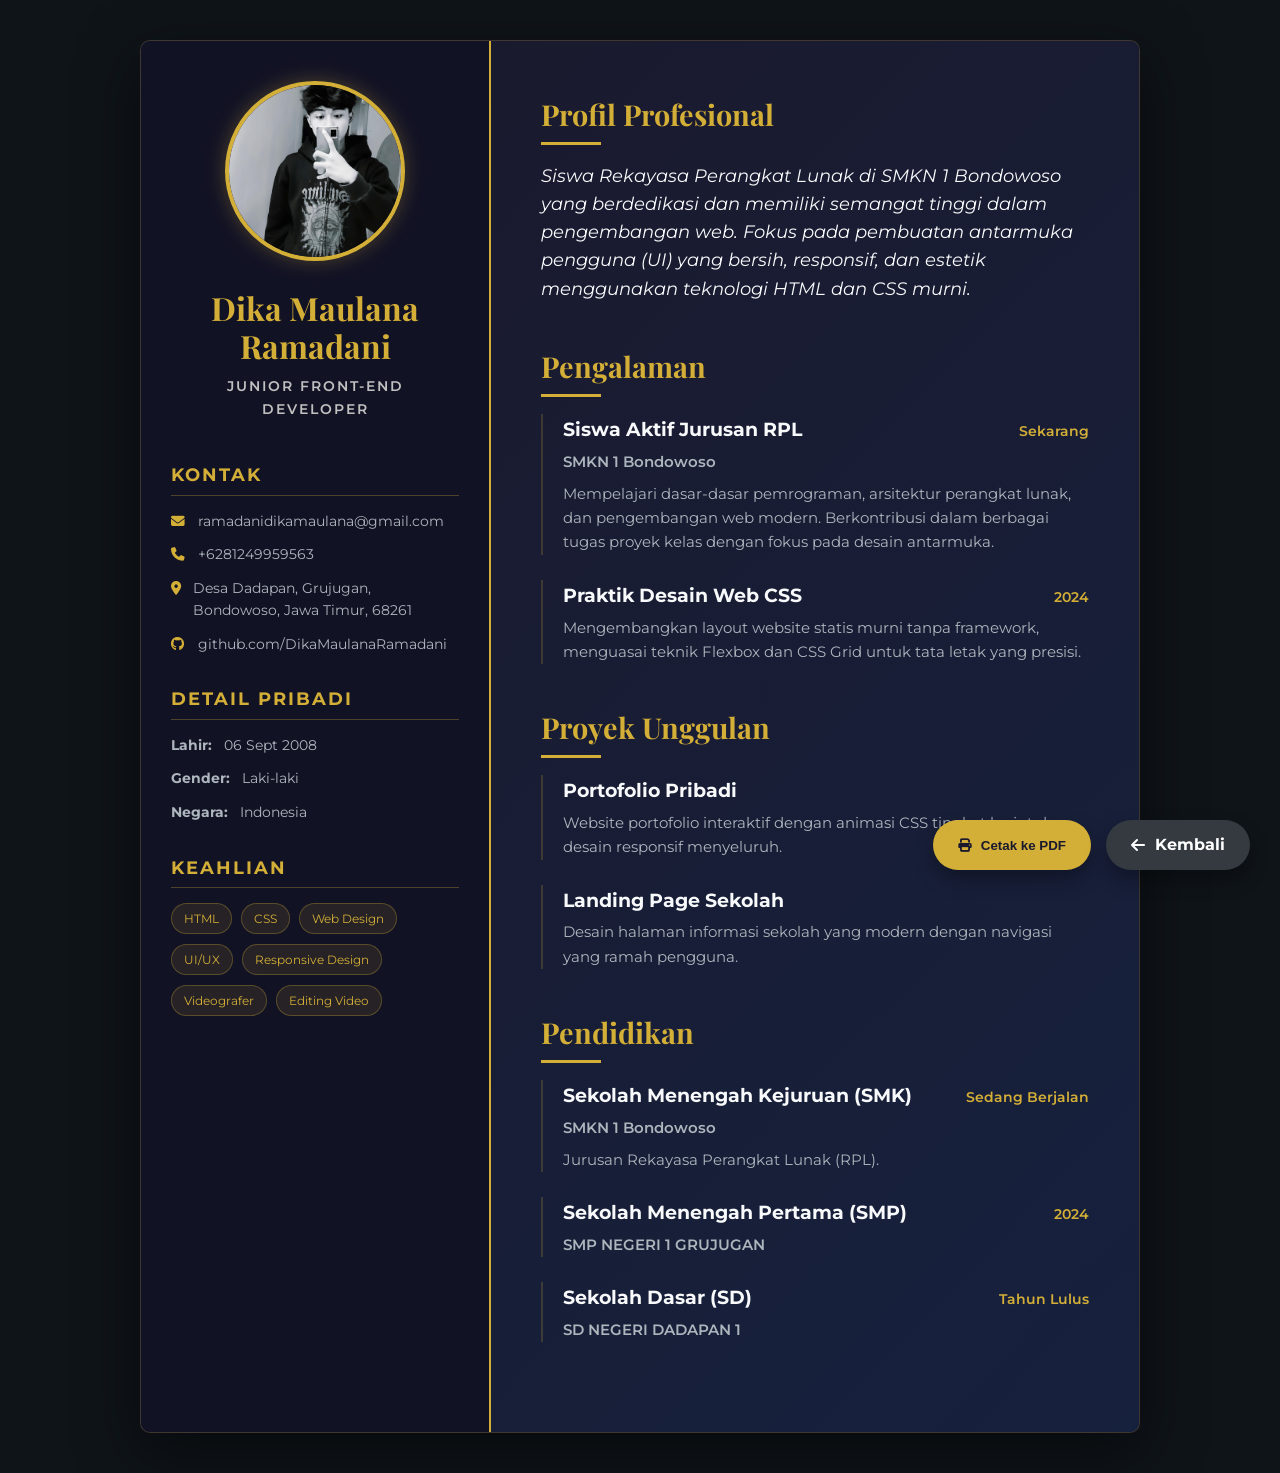
==== cv.html @ 7dcd3292 "menmabhakan cv" ====
<!DOCTYPE html>
<html lang="id">

<head>
    <meta charset="UTF-8">
    <meta name="viewport" content="width=device-width, initial-scale=1.0">
    <title>CV | Dika Maulana Ramadani</title>
    <link rel="stylesheet" href="cv.css">
    <link rel="stylesheet" href="https://cdnjs.cloudflare.com/ajax/libs/font-awesome/6.4.0/css/all.min.css">
    <link
        href="https://fonts.googleapis.com/css2?family=Playfair+Display:wght@700&family=Montserrat:wght@300;400;500;600;700&display=swap"
        rel="stylesheet">
</head>

<body>
    <div class="cv-container">
        <!-- Sidebar / Left Column -->
        <aside class="sidebar">
            <div class="profile-section">
                <img src="profile.jpg" alt="Dika Maulana Ramadani" class="cv-photo">
                <h1 class="name">Dika Maulana<br>Ramadani</h1>
                <p class="title">Junior Front-End Developer</p>
            </div>

            <div class="contact-info">
                <h2 class="sidebar-title">Kontak</h2>
                <ul>
                    <li><i class="fas fa-envelope"></i> ramadanidikamaulana@gmail.com</li>
                    <li><i class="fas fa-phone"></i> +6281249959563</li>
                    <li><i class="fas fa-map-marker-alt"></i> Desa Dadapan, Grujugan, Bondowoso, Jawa Timur, 68261</li>
                    <li><i class="fab fa-github"></i> github.com/DikaMaulanaRamadani</li>
                </ul>
            </div>

            <div class="personal-details">
                <h2 class="sidebar-title">Detail Pribadi</h2>
                <ul>
                    <li><strong>Lahir:</strong> 06 Sept 2008</li>
                    <li><strong>Gender:</strong> Laki-laki</li>
                    <li><strong>Negara:</strong> Indonesia</li>
                </ul>
            </div>

            <div class="skills-section">
                <h2 class="sidebar-title">Keahlian</h2>
                <div class="skill-tag">HTML</div>
                <div class="skill-tag">CSS</div>
                <div class="skill-tag">Web Design</div>
                <div class="skill-tag">UI/UX</div>
                <div class="skill-tag">Responsive Design</div>
                <div class="skill-tag">Videografer</div>
                <div class="skill-tag">Editing Video</div>
            </div>
        </aside>

        <!-- Main Content / Right Column -->
        <main class="main-content">
            <section class="summary">
                <h2 class="section-title">Profil Profesional</h2>
                <p>Siswa Rekayasa Perangkat Lunak di SMKN 1 Bondowoso yang berdedikasi dan memiliki semangat tinggi
                    dalam pengembangan web. Fokus pada pembuatan antarmuka pengguna (UI) yang bersih, responsif, dan
                    estetik menggunakan teknologi HTML dan CSS murni.</p>
            </section>

            <section class="experience">
                <h2 class="section-title">Pengalaman</h2>
                <div class="entry">
                    <div class="entry-header">
                        <h3>Siswa Aktif Jurusan RPL</h3>
                        <span class="date">Sekarang</span>
                    </div>
                    <p class="company">SMKN 1 Bondowoso</p>
                    <p>Mempelajari dasar-dasar pemrograman, arsitektur perangkat lunak, dan pengembangan web modern.
                        Berkontribusi dalam berbagai tugas proyek kelas dengan fokus pada desain antarmuka.</p>
                </div>
                <div class="entry">
                    <div class="entry-header">
                        <h3>Praktik Desain Web CSS</h3>
                        <span class="date">2024</span>
                    </div>
                    <p>Mengembangkan layout website statis murni tanpa framework, menguasai teknik Flexbox dan CSS Grid
                        untuk tata letak yang presisi.</p>
                </div>
            </section>

            <section class="projects">
                <h2 class="section-title">Proyek Unggulan</h2>
                <div class="entry">
                    <div class="entry-header">
                        <h3>Portofolio Pribadi</h3>
                    </div>
                    <p>Website portofolio interaktif dengan animasi CSS tingkat lanjut dan desain responsif menyeluruh.
                    </p>
                </div>
                <div class="entry">
                    <div class="entry-header">
                        <h3>Landing Page Sekolah</h3>
                    </div>
                    <p>Desain halaman informasi sekolah yang modern dengan navigasi yang ramah pengguna.</p>
                </div>
            </section>

            <section class="education">
                <h2 class="section-title">Pendidikan</h2>
                <div class="entry">
                    <div class="entry-header">
                        <h3>Sekolah Menengah Kejuruan (SMK)</h3>
                        <span class="date">Sedang Berjalan</span>
                    </div>
                    <p class="institution">SMKN 1 Bondowoso</p>
                    <p>Jurusan Rekayasa Perangkat Lunak (RPL).</p>
                </div>
                <div class="entry">
                    <div class="entry-header">
                        <h3>Sekolah Menengah Pertama (SMP)</h3>
                        <span class="date">2024</span>
                    </div>
                    <p class="institution">SMP NEGERI 1 GRUJUGAN</p>
                </div>
                <div class="entry">
                    <div class="entry-header">
                        <h3>Sekolah Dasar (SD)</h3>
                        <span class="date">Tahun Lulus</span>
                    </div>
                    <p class="institution">SD NEGERI DADAPAN 1
                    </p>
                </div>
            </section>
        </main>
    </div>

    <div class="actions no-print">
        <button onclick="window.print()" class="print-btn"><i class="fas fa-print"></i> Cetak ke PDF</button>
        <a href="index.html" class="back-btn"><i class="fas fa-arrow-left"></i> Kembali</a>
    </div>
</body>

</html>
---- cv.css ----
:root {
    --primary-gold: #D4AF37;
    --primary-silver: #C0C0C0;
    --bg-dark: #1a1a2e;
    --bg-sidebar: #121225;
    --text-light: #f8f9fa;
    --text-muted: #adb5bd;
    --accent-gold: #C5A059;
}

* {
    margin: 0;
    padding: 0;
    box-sizing: border-box;
}

body {
    font-family: 'Montserrat', sans-serif;
    background-color: #0f1419;
    color: var(--text-light);
    line-height: 1.6;
    display: flex;
    justify-content: center;
    padding: 40px 20px;
}

.cv-container {
    background-color: #fff; /* Base for contrast if printed */
    background: var(--bg-dark);
    width: 100%;
    max-width: 1000px;
    display: grid;
    grid-template-columns: 350px 1fr;
    box-shadow: 0 20px 60px rgba(0, 0, 0, 0.5);
    border-radius: 10px;
    overflow: hidden;
    position: relative;
    border: 1px solid rgba(212, 175, 55, 0.2);
}

/* Sidebar */
.sidebar {
    background-color: var(--bg-sidebar);
    padding: 40px 30px;
    border-right: 2px solid var(--primary-gold);
}

.profile-section {
    text-align: center;
    margin-bottom: 40px;
}

.cv-photo {
    width: 180px;
    height: 180px;
    border-radius: 50%;
    border: 4px solid var(--primary-gold);
    object-fit: cover;
    margin-bottom: 20px;
    box-shadow: 0 0 20px rgba(212, 175, 55, 0.3);
}

.name {
    font-family: 'Playfair Display', serif;
    font-size: 2rem;
    color: var(--primary-gold);
    line-height: 1.2;
    margin-bottom: 10px;
}

.title {
    font-size: 0.9rem;
    text-transform: uppercase;
    letter-spacing: 2px;
    color: var(--primary-silver);
    font-weight: 600;
}

.sidebar-title {
    font-size: 1.1rem;
    color: var(--primary-gold);
    text-transform: uppercase;
    letter-spacing: 2px;
    margin: 30px 0 15px;
    border-bottom: 1px solid rgba(212, 175, 55, 0.3);
    padding-bottom: 5px;
}

.sidebar ul {
    list-style: none;
}

.sidebar ul li {
    font-size: 0.85rem;
    margin-bottom: 12px;
    display: flex;
    align-items: flex-start;
    gap: 12px;
    color: var(--text-muted);
}

.sidebar ul li i {
    color: var(--primary-gold);
    width: 15px;
    margin-top: 4px;
}

.skill-tag {
    display: inline-block;
    background: rgba(212, 175, 55, 0.1);
    color: var(--primary-gold);
    padding: 5px 12px;
    border-radius: 20px;
    font-size: 0.75rem;
    margin: 0 5px 10px 0;
    border: 1px solid rgba(212, 175, 55, 0.3);
}

/* Main Content */
.main-content {
    padding: 50px;
    background: linear-gradient(135deg, #1a1a2e 0%, #16213e 100%);
}

.section-title {
    font-family: 'Playfair Display', serif;
    font-size: 1.8rem;
    color: var(--primary-gold);
    margin-bottom: 25px;
    position: relative;
}

.section-title::after {
    content: '';
    position: absolute;
    bottom: -8px;
    left: 0;
    width: 60px;
    height: 3px;
    background: var(--primary-gold);
}

section {
    margin-bottom: 40px;
}

.summary p {
    font-size: 1.1rem;
    color: var(--text-light);
    font-style: italic;
}

.entry {
    margin-bottom: 25px;
    position: relative;
    padding-left: 20px;
    border-left: 2px solid rgba(212, 175, 55, 0.2);
}

.entry-header {
    display: flex;
    justify-content: space-between;
    align-items: baseline;
    margin-bottom: 5px;
}

.entry h3 {
    font-size: 1.2rem;
    color: var(--text-light);
}

.date {
    font-size: 0.85rem;
    color: var(--primary-gold);
    font-weight: 600;
}

.company, .institution {
    font-size: 1rem;
    color: var(--primary-silver);
    font-weight: 600;
    margin-bottom: 8px;
}

.entry p {
    font-size: 0.95rem;
    color: var(--text-muted);
}

/* Actions */
.actions {
    position: fixed;
    bottom: 30px;
    right: 30px;
    display: flex;
    gap: 15px;
}

.print-btn, .back-btn {
    padding: 12px 25px;
    border-radius: 50px;
    border: none;
    cursor: pointer;
    font-weight: 700;
    text-decoration: none;
    display: flex;
    align-items: center;
    gap: 10px;
    transition: all 0.3s;
    box-shadow: 0 10px 20px rgba(0, 0, 0, 0.3);
}

.print-btn {
    background: var(--primary-gold);
    color: #1a1a2e;
}

.back-btn {
    background: #343a40;
    color: #fff;
}

.print-btn:hover, .back-btn:hover {
    transform: translateY(-5px);
    filter: brightness(1.1);
}

/* Print Styles */
@media print {
    body {
        padding: 0;
        background: #fff;
    }
    .cv-container {
        box-shadow: none;
        border: none;
        max-width: 100%;
        border-radius: 0;
    }
    .sidebar {
        background-color: #f8f9fa !important;
        border-right: 1px solid #ddd !important;
    }
    .main-content {
        background: #fff !important;
    }
    .no-print {
        display: none !important;
    }
    .text-light, h1, h2, h3, p, li, .sidebar-title, .title {
        color: #000 !important;
    }
    .primary-gold {
        color: #886a08 !important;
    }
    .skill-tag {
        border: 1px solid #ccc !important;
        color: #333 !important;
    }
}

/* Responsive */
@media (max-width: 768px) {
    .cv-container {
        grid-template-columns: 1fr;
    }
    .sidebar {
        border-right: none;
        border-bottom: 2px solid var(--primary-gold);
    }
    body {
        padding: 0;
    }
}
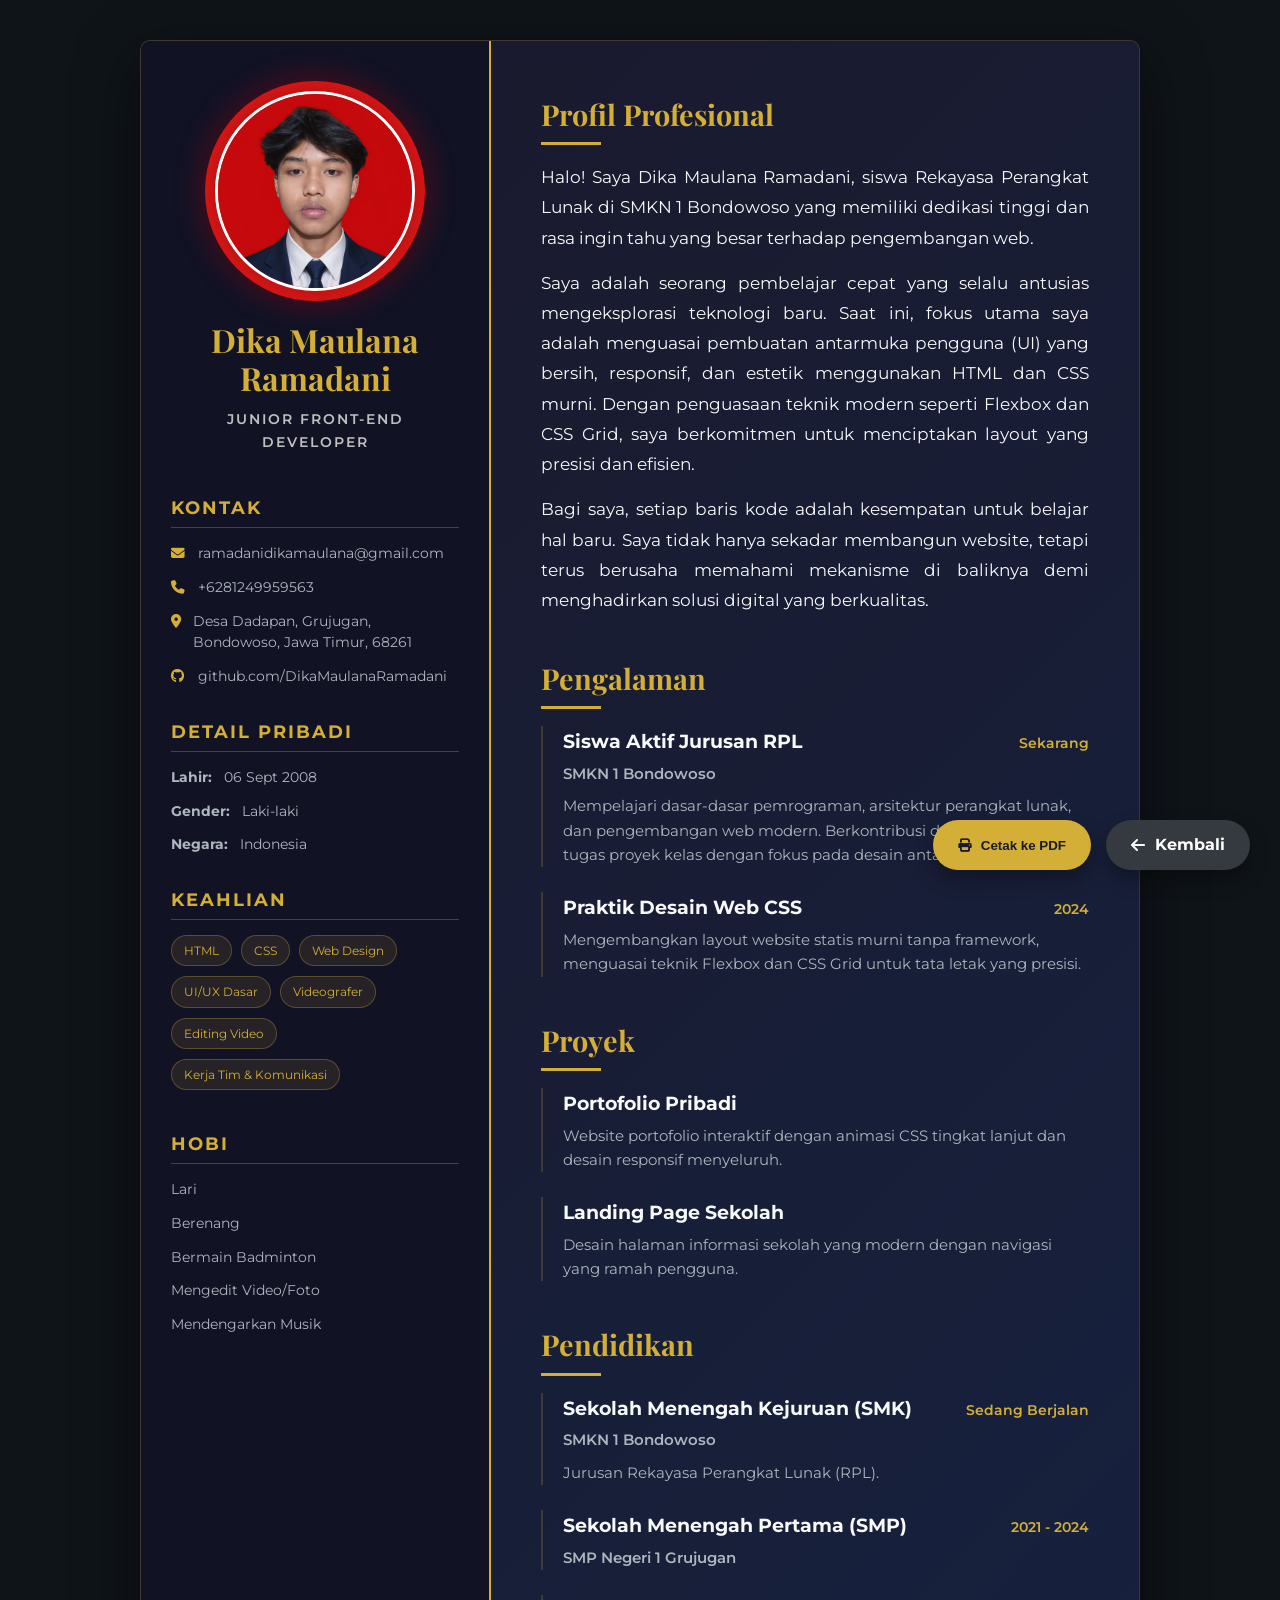
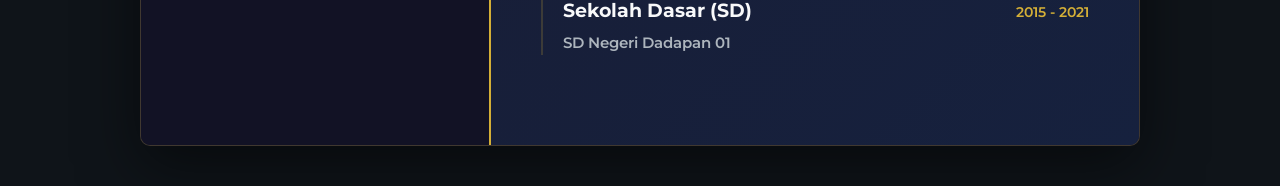
==== commit 523a926c: "ganti nama" ====
--- a/cv.html
+++ b/cv.html
@@ -17,7 +17,9 @@
         <!-- Sidebar / Left Column -->
         <aside class="sidebar">
             <div class="profile-section">
-                <img src="profile.jpg" alt="Dika Maulana Ramadani" class="cv-photo">
+                <div class="photo-circle">
+                    <img src="profile-cv.png" alt="Dika Maulana Ramadani" class="cv-photo">
+                </div>
                 <h1 class="name">Dika Maulana<br>Ramadani</h1>
                 <p class="title">Junior Front-End Developer</p>
             </div>
@@ -46,10 +48,21 @@
                 <div class="skill-tag">HTML</div>
                 <div class="skill-tag">CSS</div>
                 <div class="skill-tag">Web Design</div>
-                <div class="skill-tag">UI/UX</div>
-                <div class="skill-tag">Responsive Design</div>
+                <div class="skill-tag">UI/UX Dasar</div>
                 <div class="skill-tag">Videografer</div>
                 <div class="skill-tag">Editing Video</div>
+                <div class="skill-tag">Kerja Tim & Komunikasi</div>
+            </div>
+
+            <div class="hobbies-section">
+                <h2 class="sidebar-title">Hobi</h2>
+                <ul>
+                    <li>Lari</li>
+                    <li>Berenang</li>
+                    <li>Bermain Badminton</li>
+                    <li>Mengedit Video/Foto</li>
+                    <li>Mendengarkan Musik</li>
+                </ul>
             </div>
         </aside>
 
@@ -57,9 +70,15 @@
         <main class="main-content">
             <section class="summary">
                 <h2 class="section-title">Profil Profesional</h2>
-                <p>Siswa Rekayasa Perangkat Lunak di SMKN 1 Bondowoso yang berdedikasi dan memiliki semangat tinggi
-                    dalam pengembangan web. Fokus pada pembuatan antarmuka pengguna (UI) yang bersih, responsif, dan
-                    estetik menggunakan teknologi HTML dan CSS murni.</p>
+                <p>Halo! Saya Dika Maulana Ramadani, siswa Rekayasa Perangkat Lunak di SMKN 1 Bondowoso yang memiliki
+                    dedikasi tinggi dan rasa ingin tahu yang besar terhadap pengembangan web.</p>
+                <p>Saya adalah seorang pembelajar cepat yang selalu antusias mengeksplorasi teknologi baru. Saat ini,
+                    fokus utama saya adalah menguasai pembuatan antarmuka pengguna (UI) yang bersih, responsif, dan
+                    estetik menggunakan HTML dan CSS murni. Dengan penguasaan teknik modern seperti Flexbox dan CSS
+                    Grid, saya berkomitmen untuk menciptakan layout yang presisi dan efisien.</p>
+                <p>Bagi saya, setiap baris kode adalah kesempatan untuk belajar hal baru. Saya tidak hanya sekadar
+                    membangun website, tetapi terus berusaha memahami mekanisme di baliknya demi menghadirkan solusi
+                    digital yang berkualitas.</p>
             </section>
 
             <section class="experience">
@@ -84,7 +103,7 @@
             </section>
 
             <section class="projects">
-                <h2 class="section-title">Proyek Unggulan</h2>
+                <h2 class="section-title">Proyek</h2>
                 <div class="entry">
                     <div class="entry-header">
                         <h3>Portofolio Pribadi</h3>
@@ -113,16 +132,16 @@
                 <div class="entry">
                     <div class="entry-header">
                         <h3>Sekolah Menengah Pertama (SMP)</h3>
-                        <span class="date">2024</span>
+                        <span class="date">2021 - 2024</span>
                     </div>
-                    <p class="institution">SMP NEGERI 1 GRUJUGAN</p>
+                    <p class="institution">SMP Negeri 1 Grujugan</p>
                 </div>
                 <div class="entry">
                     <div class="entry-header">
                         <h3>Sekolah Dasar (SD)</h3>
-                        <span class="date">Tahun Lulus</span>
+                        <span class="date">2015 - 2021</span>
                     </div>
-                    <p class="institution">SD NEGERI DADAPAN 1
+                    <p class="institution">SD Negeri Dadapan 01
                     </p>
                 </div>
             </section>
--- a/cv.css
+++ b/cv.css
@@ -50,14 +50,25 @@
     margin-bottom: 40px;
 }
 
+.photo-circle {
+    width: 220px;
+    height: 220px;
+    margin: 0 auto 20px;
+    border-radius: 50%;
+    background: radial-gradient(circle at center, #FF4444 0%, #CC0000 100%);
+    display: flex;
+    align-items: center;
+    justify-content: center;
+    box-shadow: 0 0 30px rgba(204, 0, 0, 0.4);
+}
+
 .cv-photo {
-    width: 180px;
-    height: 180px;
+    width: 200px;
+    height: 200px;
     border-radius: 50%;
-    border: 4px solid var(--primary-gold);
+    border: 3px solid white;
     object-fit: cover;
-    margin-bottom: 20px;
-    box-shadow: 0 0 20px rgba(212, 175, 55, 0.3);
+    box-shadow: 0 0 15px rgba(0, 0, 0, 0.3);
 }
 
 .name {
@@ -145,9 +156,15 @@
 }
 
 .summary p {
-    font-size: 1.1rem;
+    font-size: 1.05rem;
     color: var(--text-light);
-    font-style: italic;
+    line-height: 1.8;
+    margin-bottom: 15px;
+    text-align: justify;
+}
+
+.summary p:last-child {
+    margin-bottom: 0;
 }
 
 .entry {
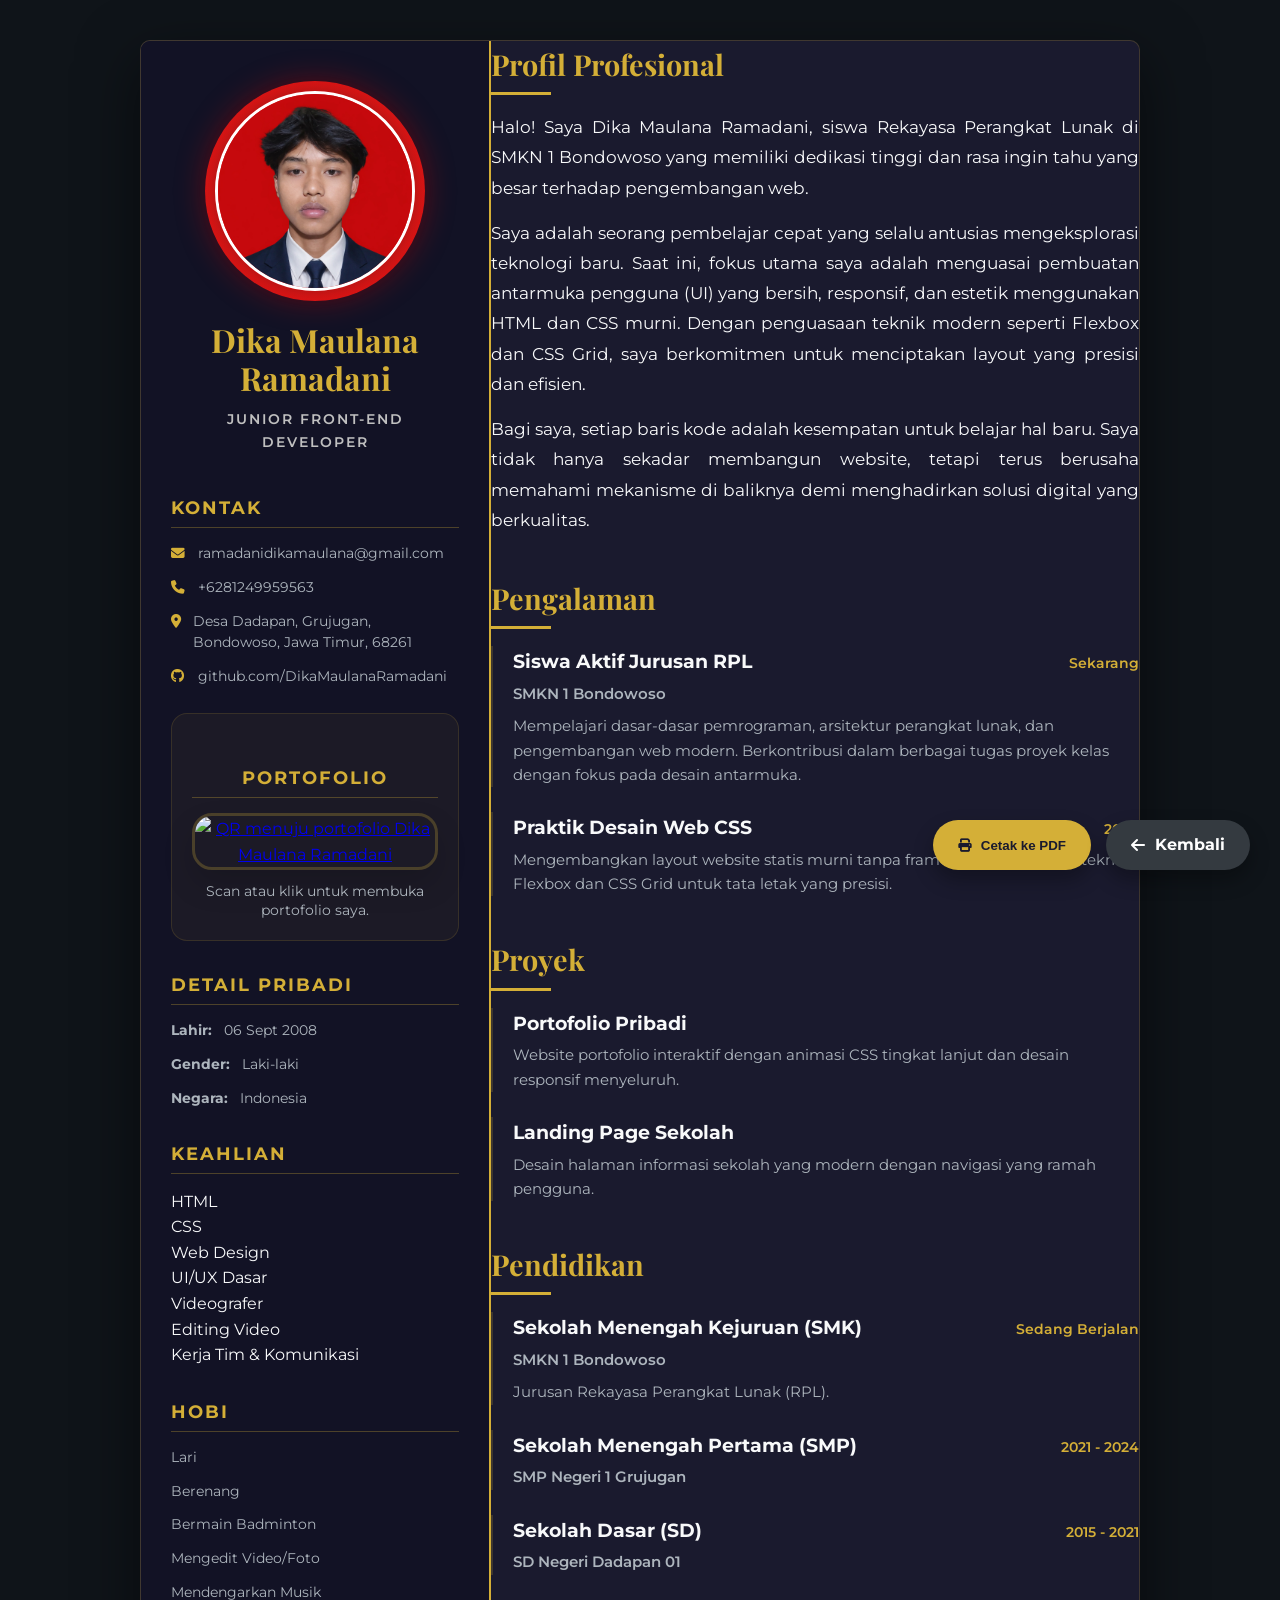
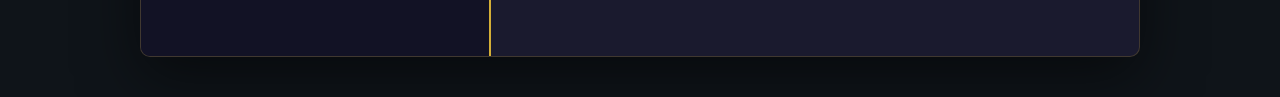
==== commit a69b3256: "ojke" ====
--- a/cv.html
+++ b/cv.html
@@ -32,6 +32,15 @@
                     <li><i class="fas fa-map-marker-alt"></i> Desa Dadapan, Grujugan, Bondowoso, Jawa Timur, 68261</li>
                     <li><i class="fab fa-github"></i> github.com/DikaMaulanaRamadani</li>
                 </ul>
+            </div>
+
+            <div class="qr-portfolio">
+                <h2 class="sidebar-title">Portofolio</h2>
+                <a href="https://dikamaulanaramadani.github.io/PORTOFOLIO/" target="_blank" class="qr-link" title="Buka portofolio saya">
+                    <img src="https://api.qrserver.com/v1/create-qr-code/?size=170x170&data=https://dikamaulanaramadani.github.io/PORTOFOLIO/"
+                        alt="QR menuju portofolio Dika Maulana Ramadani" class="qr-image">
+                </a>
+                <p class="qr-text">Scan atau klik untuk membuka portofolio saya.</p>
             </div>
 
             <div class="personal-details">
--- a/cv.css
+++ b/cv.css
@@ -116,12 +116,35 @@
     margin-top: 4px;
 }
 
-.skill-tag {
-    display: inline-block;
-    background: rgba(212, 175, 55, 0.1);
-    color: var(--primary-gold);
-    padding: 5px 12px;
-    border-radius: 20px;
+    .qr-portfolio {
+        text-align: center;
+        margin-top: 25px;
+        padding: 20px;
+        border: 1px solid rgba(212, 175, 55, 0.15);
+        border-radius: 16px;
+        background: rgba(212, 175, 55, 0.05);
+    }
+
+    .qr-link {
+        display: inline-block;
+        margin-bottom: 12px;
+    }
+
+    .qr-image {
+        width: 170px;
+        height: 170px;
+        border-radius: 20px;
+        border: 3px solid rgba(212, 175, 55, 0.25);
+        box-shadow: 0 15px 30px rgba(0, 0, 0, 0.15);
+    }
+
+    .qr-text {
+        font-size: 0.85rem;
+        color: var(--text-muted);
+        line-height: 1.4;
+        margin: 0;
+    }
+
     font-size: 0.75rem;
     margin: 0 5px 10px 0;
     border: 1px solid rgba(212, 175, 55, 0.3);
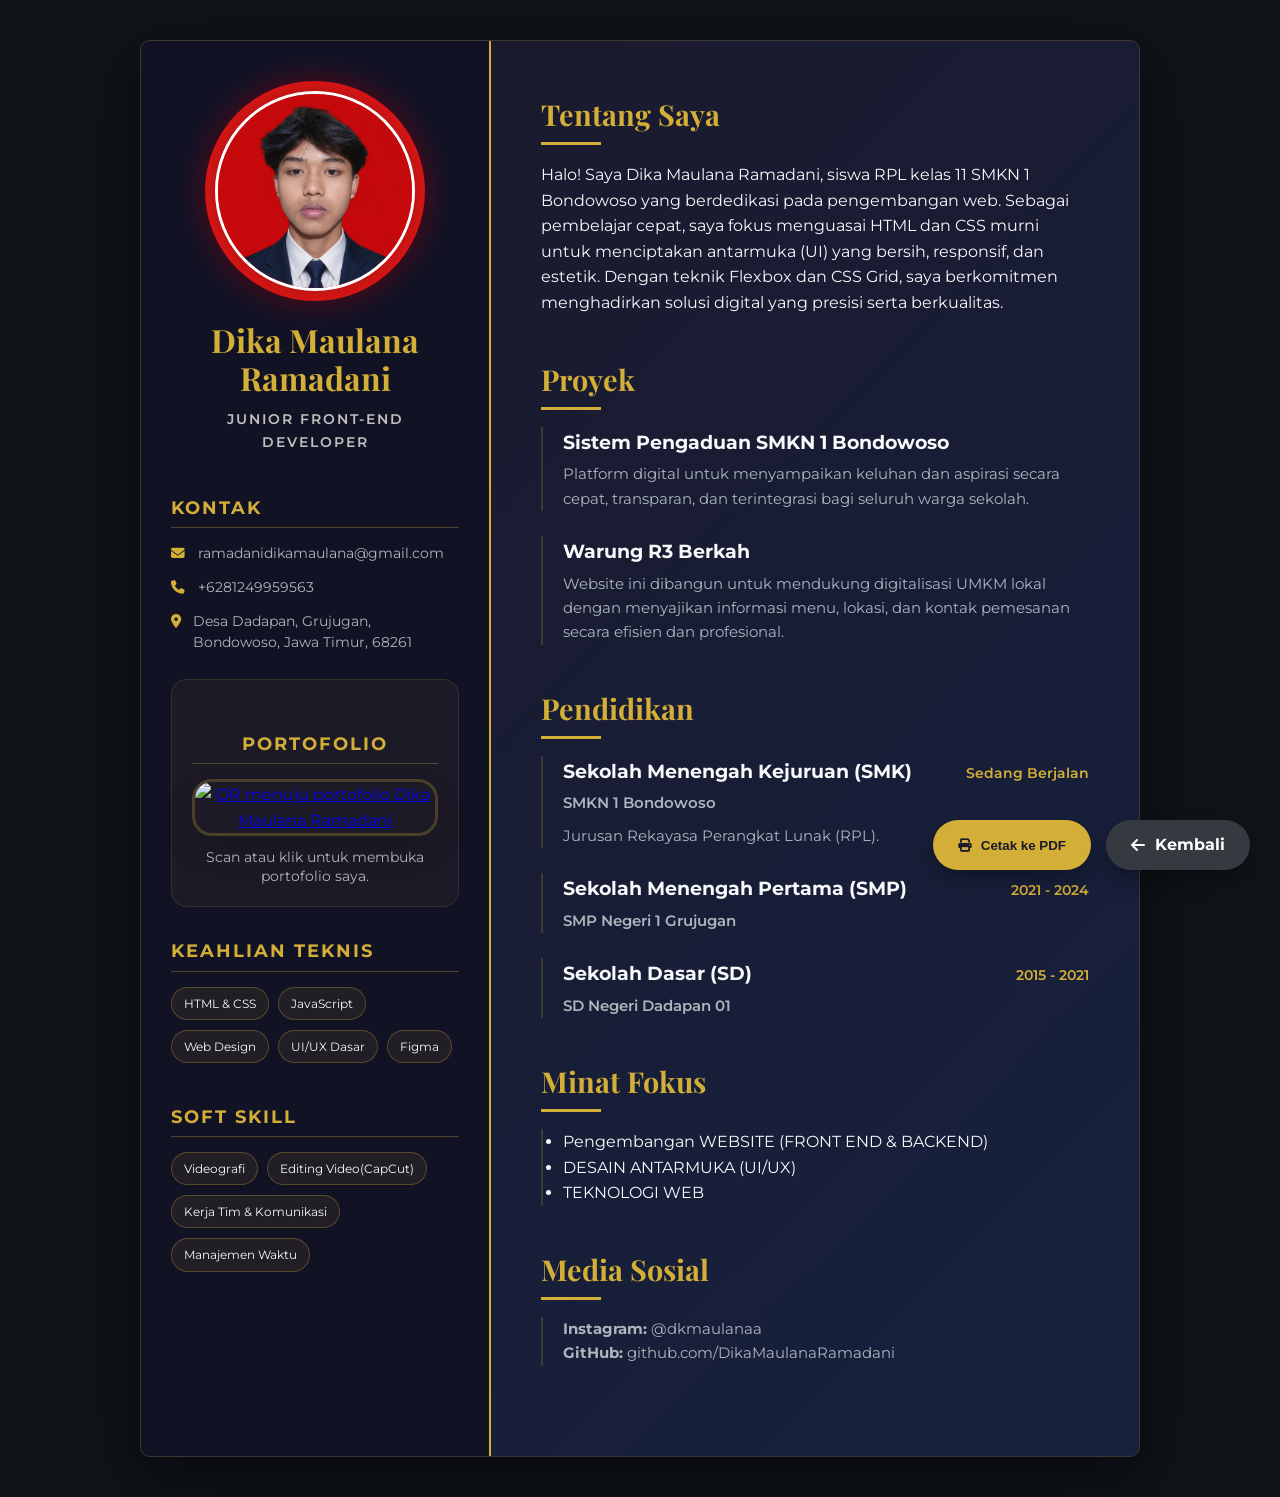
==== commit 32e560b1: "PERBARUI Co-authored-by: Copilot <copilot@github.com>" ====
--- a/cv.html
+++ b/cv.html
@@ -30,8 +30,7 @@
                     <li><i class="fas fa-envelope"></i> ramadanidikamaulana@gmail.com</li>
                     <li><i class="fas fa-phone"></i> +6281249959563</li>
                     <li><i class="fas fa-map-marker-alt"></i> Desa Dadapan, Grujugan, Bondowoso, Jawa Timur, 68261</li>
-                    <li><i class="fab fa-github"></i> github.com/DikaMaulanaRamadani</li>
-                </ul>
+
             </div>
 
             <div class="qr-portfolio">
@@ -43,89 +42,48 @@
                 <p class="qr-text">Scan atau klik untuk membuka portofolio saya.</p>
             </div>
 
-            <div class="personal-details">
-                <h2 class="sidebar-title">Detail Pribadi</h2>
-                <ul>
-                    <li><strong>Lahir:</strong> 06 Sept 2008</li>
-                    <li><strong>Gender:</strong> Laki-laki</li>
-                    <li><strong>Negara:</strong> Indonesia</li>
-                </ul>
-            </div>
+
 
             <div class="skills-section">
-                <h2 class="sidebar-title">Keahlian</h2>
-                <div class="skill-tag">HTML</div>
-                <div class="skill-tag">CSS</div>
+                <h2 class="sidebar-title">Keahlian
+                    Teknis
+                </h2>
+                <div class="skill-tag">HTML & CSS</div>
+                <div class="skill-tag">JavaScript</div>
                 <div class="skill-tag">Web Design</div>
                 <div class="skill-tag">UI/UX Dasar</div>
-                <div class="skill-tag">Videografer</div>
-                <div class="skill-tag">Editing Video</div>
+                <div class="skill-tag">Figma</div>
+                <h2 class="sidebar-title">SOFT SKILL</h2>
+                <div class="skill-tag">Videografi</div>
+                <div class="skill-tag">Editing Video(CapCut)</div>
                 <div class="skill-tag">Kerja Tim & Komunikasi</div>
-            </div>
-
-            <div class="hobbies-section">
-                <h2 class="sidebar-title">Hobi</h2>
-                <ul>
-                    <li>Lari</li>
-                    <li>Berenang</li>
-                    <li>Bermain Badminton</li>
-                    <li>Mengedit Video/Foto</li>
-                    <li>Mendengarkan Musik</li>
-                </ul>
+                <div class="skill-tag">Manajemen Waktu</div>
             </div>
         </aside>
 
         <!-- Main Content / Right Column -->
         <main class="main-content">
-            <section class="summary">
-                <h2 class="section-title">Profil Profesional</h2>
-                <p>Halo! Saya Dika Maulana Ramadani, siswa Rekayasa Perangkat Lunak di SMKN 1 Bondowoso yang memiliki
-                    dedikasi tinggi dan rasa ingin tahu yang besar terhadap pengembangan web.</p>
-                <p>Saya adalah seorang pembelajar cepat yang selalu antusias mengeksplorasi teknologi baru. Saat ini,
-                    fokus utama saya adalah menguasai pembuatan antarmuka pengguna (UI) yang bersih, responsif, dan
-                    estetik menggunakan HTML dan CSS murni. Dengan penguasaan teknik modern seperti Flexbox dan CSS
-                    Grid, saya berkomitmen untuk menciptakan layout yang presisi dan efisien.</p>
-                <p>Bagi saya, setiap baris kode adalah kesempatan untuk belajar hal baru. Saya tidak hanya sekadar
-                    membangun website, tetapi terus berusaha memahami mekanisme di baliknya demi menghadirkan solusi
-                    digital yang berkualitas.</p>
-            </section>
 
-            <section class="experience">
-                <h2 class="section-title">Pengalaman</h2>
-                <div class="entry">
-                    <div class="entry-header">
-                        <h3>Siswa Aktif Jurusan RPL</h3>
-                        <span class="date">Sekarang</span>
-                    </div>
-                    <p class="company">SMKN 1 Bondowoso</p>
-                    <p>Mempelajari dasar-dasar pemrograman, arsitektur perangkat lunak, dan pengembangan web modern.
-                        Berkontribusi dalam berbagai tugas proyek kelas dengan fokus pada desain antarmuka.</p>
-                </div>
-                <div class="entry">
-                    <div class="entry-header">
-                        <h3>Praktik Desain Web CSS</h3>
-                        <span class="date">2024</span>
-                    </div>
-                    <p>Mengembangkan layout website statis murni tanpa framework, menguasai teknik Flexbox dan CSS Grid
-                        untuk tata letak yang presisi.</p>
-                </div>
+            <section class="about-me">
+                <h2 class="section-title">Tentang Saya</h2>
+                <p>Halo! Saya Dika Maulana Ramadani, siswa RPL kelas 11 SMKN 1 Bondowoso yang berdedikasi pada pengembangan web. Sebagai pembelajar cepat, saya fokus menguasai HTML dan CSS murni untuk menciptakan antarmuka (UI) yang bersih, responsif, dan estetik. Dengan teknik Flexbox dan CSS Grid, saya berkomitmen menghadirkan solusi digital yang presisi serta berkualitas.</p>
             </section>
 
             <section class="projects">
                 <h2 class="section-title">Proyek</h2>
                 <div class="entry">
                     <div class="entry-header">
-                        <h3>Portofolio Pribadi</h3>
+                        <h3>Sistem Pengaduan SMKN 1 Bondowoso</h3>
                     </div>
-                    <p>Website portofolio interaktif dengan animasi CSS tingkat lanjut dan desain responsif menyeluruh.
-                    </p>
+                    <p>Platform digital untuk menyampaikan keluhan dan aspirasi secara cepat, transparan, dan terintegrasi bagi seluruh warga sekolah.</p>
                 </div>
                 <div class="entry">
                     <div class="entry-header">
-                        <h3>Landing Page Sekolah</h3>
+                        <h3>Warung R3 Berkah</h3>
                     </div>
-                    <p>Desain halaman informasi sekolah yang modern dengan navigasi yang ramah pengguna.</p>
+                    <p>Website ini dibangun untuk mendukung digitalisasi UMKM lokal dengan menyajikan informasi menu, lokasi, dan kontak pemesanan secara efisien dan profesional.</p>
                 </div>
+
             </section>
 
             <section class="education">
@@ -154,6 +112,25 @@
                     </p>
                 </div>
             </section>
+
+            <section class="focus-interest">
+                <h2 class="section-title">Minat Fokus</h2>
+                <div class="entry">
+                    <ul>
+                        <li>Pengembangan WEBSITE (FRONT END & BACKEND)</li>
+                        <li>DESAIN ANTARMUKA (UI/UX)</li>
+                        <li>TEKNOLOGI WEB</li>
+                    </ul>
+                </div>
+            </section>
+
+            <section class="social-media">
+                <h2 class="section-title">Media Sosial</h2>
+                <div class="entry">
+                    <p><strong>Instagram:</strong> @dkmaulanaa</p>
+                    <p><strong>GitHub:</strong> github.com/DikaMaulanaRamadani</p>
+                </div>
+            </section>
         </main>
     </div>
 
--- a/cv.css
+++ b/cv.css
@@ -145,10 +145,17 @@
         margin: 0;
     }
 
-    font-size: 0.75rem;
-    margin: 0 5px 10px 0;
-    border: 1px solid rgba(212, 175, 55, 0.3);
-}
+    .skill-tag {
+        display: inline-block;
+        font-size: 0.75rem;
+        margin: 0 5px 10px 0;
+        padding: 6px 12px;
+        border: 1px solid rgba(212, 175, 55, 0.3);
+        border-radius: 999px;
+        color: var(--text-light);
+        background: rgba(212, 175, 55, 0.08);
+    }
+
 
 /* Main Content */
 .main-content {
@@ -267,38 +274,127 @@
 
 /* Print Styles */
 @media print {
+    @page {
+        size: A4 portrait;
+        margin: 8mm;
+    }
     body {
         padding: 0;
         background: #fff;
+        color: #000;
+        font-size: 0.75rem !important;
+        line-height: 1.15 !important;
     }
     .cv-container {
         box-shadow: none;
         border: none;
         max-width: 100%;
         border-radius: 0;
+        grid-template-columns: 180px 1fr;
+        overflow: visible;
     }
     .sidebar {
         background-color: #f8f9fa !important;
         border-right: 1px solid #ddd !important;
+        padding: 10px 8px !important;
+        min-width: 180px !important;
     }
     .main-content {
         background: #fff !important;
-    }
-    .no-print {
+        padding: 12px !important;
+    }
+    .summary p,
+    .entry p,
+    .entry h3,
+    .date,
+    .institution,
+    .section-title,
+    .sidebar-title,
+    .title,
+    .skill-tag,
+    .sidebar ul li {
+        color: #000 !important;
+    }
+    .sidebar ul li {
+        font-size: 0.68rem !important;
+        margin-bottom: 6px !important;
+        gap: 6px !important;
+    }
+    .section-title {
+        font-size: 1.1rem !important;
+        margin-bottom: 8px !important;
+    }
+    .summary p {
+        font-size: 0.82rem !important;
+        line-height: 1.2 !important;
+        margin-bottom: 8px !important;
+    }
+    .entry {
+        margin-bottom: 6px !important;
+        padding-left: 8px !important;
+        border-left: none !important;
+    }
+    .entry-header {
+        display: block !important;
+        margin-bottom: 2px !important;
+    }
+    .entry h3 {
+        font-size: 0.9rem !important;
+        margin-bottom: 0 !important;
+    }
+    .date,
+    .institution {
+        font-size: 0.7rem !important;
+    }
+    section {
+        margin-bottom: 8px !important;
+    }
+    .qr-portfolio,
+    .actions,
+    .project img {
         display: none !important;
     }
-    .text-light, h1, h2, h3, p, li, .sidebar-title, .title {
-        color: #000 !important;
-    }
-    .primary-gold {
-        color: #886a08 !important;
+    .sidebar-title {
+        font-size: 0.78rem !important;
+        margin: 12px 0 6px !important;
+    }
+    .name {
+        font-size: 1.1rem !important;
+    }
+    .title {
+        font-size: 0.62rem !important;
     }
     .skill-tag {
-        border: 1px solid #ccc !important;
-        color: #333 !important;
-    }
-}
-
+        border: 1px solid #999 !important;
+        background: #f2f2f2 !important;
+        color: #222 !important;
+        padding: 2px 5px !important;
+        font-size: 0.62rem !important;
+        margin: 0 2px 4px 0 !important;
+    }
+    .focus-interest ul {
+        padding-left: 14px;
+        margin: 0;
+    }
+    .focus-interest ul li {
+        margin-bottom: 2px;
+    }
+    .social-media .entry p {
+        margin-bottom: 2px !important;
+        font-size: 0.74rem !important;
+    }
+    .profile-section {
+        margin-bottom: 10px !important;
+    }
+    .photo-circle {
+        width: 80px !important;
+        height: 80px !important;
+    }
+    .cv-photo {
+        width: 70px !important;
+        height: 70px !important;
+    }
+}
 /* Responsive */
 @media (max-width: 768px) {
     .cv-container {
